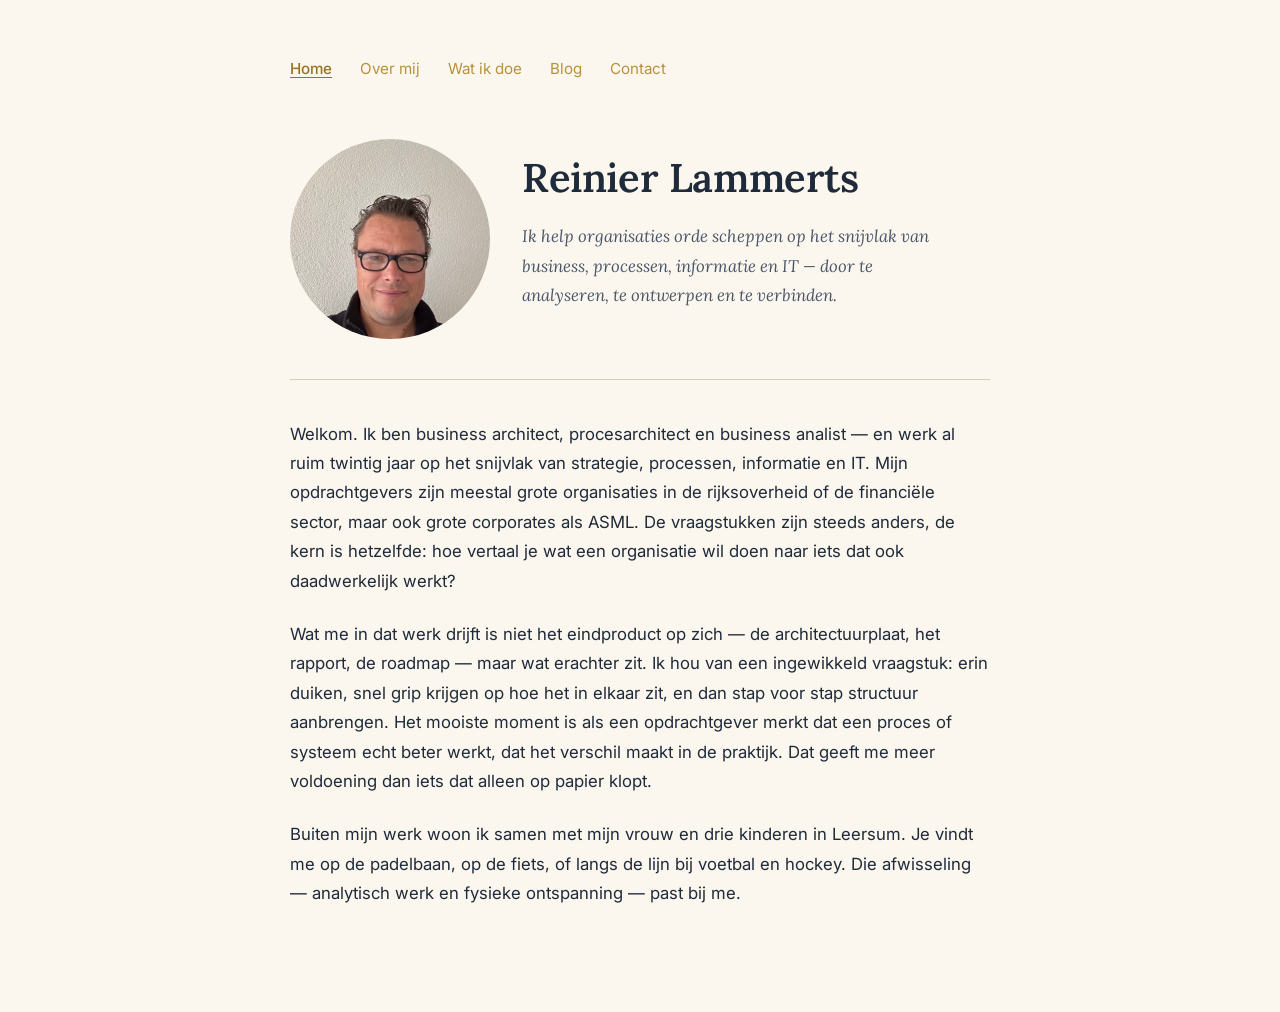
==== index.html @ 3d6e4466 "Eerste versie website" ====
<!DOCTYPE html>
<html lang="nl">
<head>
  <meta charset="UTF-8">
  <meta name="viewport" content="width=device-width, initial-scale=1.0">
  <title>Reinier Lammerts</title>
  <link rel="preconnect" href="https://fonts.googleapis.com">
  <link rel="preconnect" href="https://fonts.gstatic.com" crossorigin>
  <link href="https://fonts.googleapis.com/css2?family=Lora:ital,wght@0,400;0,600;1,400&family=Inter:wght@400;500&display=swap" rel="stylesheet">
  <style>
    *, *::before, *::after {
      box-sizing: border-box;
      margin: 0;
      padding: 0;
    }

    body {
      background-color: #FBF7EE;
      color: #1F2A3A;
      font-family: 'Inter', sans-serif;
      font-size: 1.05rem;
      line-height: 1.75;
      padding: 3.5rem 1.5rem 5rem;
    }

    nav {
      max-width: 700px;
      margin: 0 auto 3.5rem;
      display: flex;
      flex-wrap: wrap;
      gap: 0.2rem 1.75rem;
    }

    nav a {
      font-size: 0.95rem;
      color: #B8923A;
      text-decoration: none;
    }

    nav a:hover {
      color: #96731F;
      text-decoration: underline;
      text-underline-offset: 3px;
    }

    nav a[aria-current="page"] {
      color: #96731F;
      font-weight: 500;
      text-decoration: underline;
      text-underline-offset: 3px;
    }

    main {
      max-width: 700px;
      margin: 0 auto;
    }

    /* Photo + title side-by-side block */
    .intro-header {
      display: flex;
      align-items: flex-start;
      gap: 2rem;
      margin-bottom: 2.5rem;
    }

    .intro-photo {
      flex-shrink: 0;
      width: 200px;
      height: 200px;
      border-radius: 50%;
      object-fit: cover;
      object-position: center 15%;
    }

    .intro-titles {
      display: flex;
      flex-direction: column;
      justify-content: center;
      padding-top: 0.25rem;
    }

    h1 {
      font-family: 'Lora', serif;
      font-size: 2.5rem;
      font-weight: 600;
      letter-spacing: -0.01em;
      margin-bottom: 0.6rem;
    }

    h2 {
      font-family: 'Lora', serif;
      font-size: 1.35rem;
      font-weight: 600;
      margin-top: 2.5rem;
      margin-bottom: 0.75rem;
    }

    .tagline {
      font-family: 'Lora', serif;
      font-style: italic;
      font-size: 1.05rem;
      color: #4A5568;
      max-width: 440px;
    }

    .divider {
      border: none;
      border-top: 1px solid #D9CDB8;
      margin-bottom: 2.5rem;
    }

    p {
      margin-bottom: 1.5rem;
    }

    a {
      color: #B8923A;
      text-decoration: underline;
      text-underline-offset: 3px;
    }

    a:hover {
      color: #96731F;
    }

    .muted {
      color: #9A8E7E;
      font-style: italic;
      font-size: 0.95rem;
    }

    @media (max-width: 540px) {
      body {
        padding: 2.5rem 1.25rem 4rem;
      }

      .intro-header {
        flex-direction: column;
        align-items: flex-start;
        gap: 1.25rem;
      }

      .intro-photo {
        width: 160px;
        height: 160px;
      }

      h1 {
        font-size: 2rem;
      }

      .tagline {
        font-size: 1rem;
      }
    }
  </style>
</head>
<body>
  <nav>
    <a href="index.html" aria-current="page">Home</a>
    <a href="over.html">Over mij</a>
    <a href="werk.html">Wat ik doe</a>
    <a href="blog.html">Blog</a>
    <a href="contact.html">Contact</a>
  </nav>

  <main>
    <div class="intro-header">
      <img
        src="reinier.jpg"
        alt="Foto van Reinier Lammerts"
        class="intro-photo"
        width="200"
        height="200"
      >
      <div class="intro-titles">
        <h1>Reinier Lammerts</h1>
        <p class="tagline">Ik help organisaties orde scheppen op het snijvlak van business, processen, informatie en IT — door te analyseren, te ontwerpen en te verbinden.</p>
      </div>
    </div>

    <hr class="divider">

    <p>Welkom. Ik ben business architect, procesarchitect en business analist — en werk al ruim twintig jaar op het snijvlak van strategie, processen, informatie en IT. Mijn opdrachtgevers zijn meestal grote organisaties in de rijksoverheid of de financiële sector, maar ook grote corporates als ASML. De vraagstukken zijn steeds anders, de kern is hetzelfde: hoe vertaal je wat een organisatie wil doen naar iets dat ook daadwerkelijk werkt?</p>

    <p>Wat me in dat werk drijft is niet het eindproduct op zich — de architectuurplaat, het rapport, de roadmap — maar wat erachter zit. Ik hou van een ingewikkeld vraagstuk: erin duiken, snel grip krijgen op hoe het in elkaar zit, en dan stap voor stap structuur aanbrengen. Het mooiste moment is als een opdrachtgever merkt dat een proces of systeem echt beter werkt, dat het verschil maakt in de praktijk. Dat geeft me meer voldoening dan iets dat alleen op papier klopt.</p>

    <p>Buiten mijn werk woon ik samen met mijn vrouw en drie kinderen in Leersum. Je vindt me op de padelbaan, op de fiets, of langs de lijn bij voetbal en hockey. Die afwisseling — analytisch werk en fysieke ontspanning — past bij me.</p>
  </main>
</body>
</html>
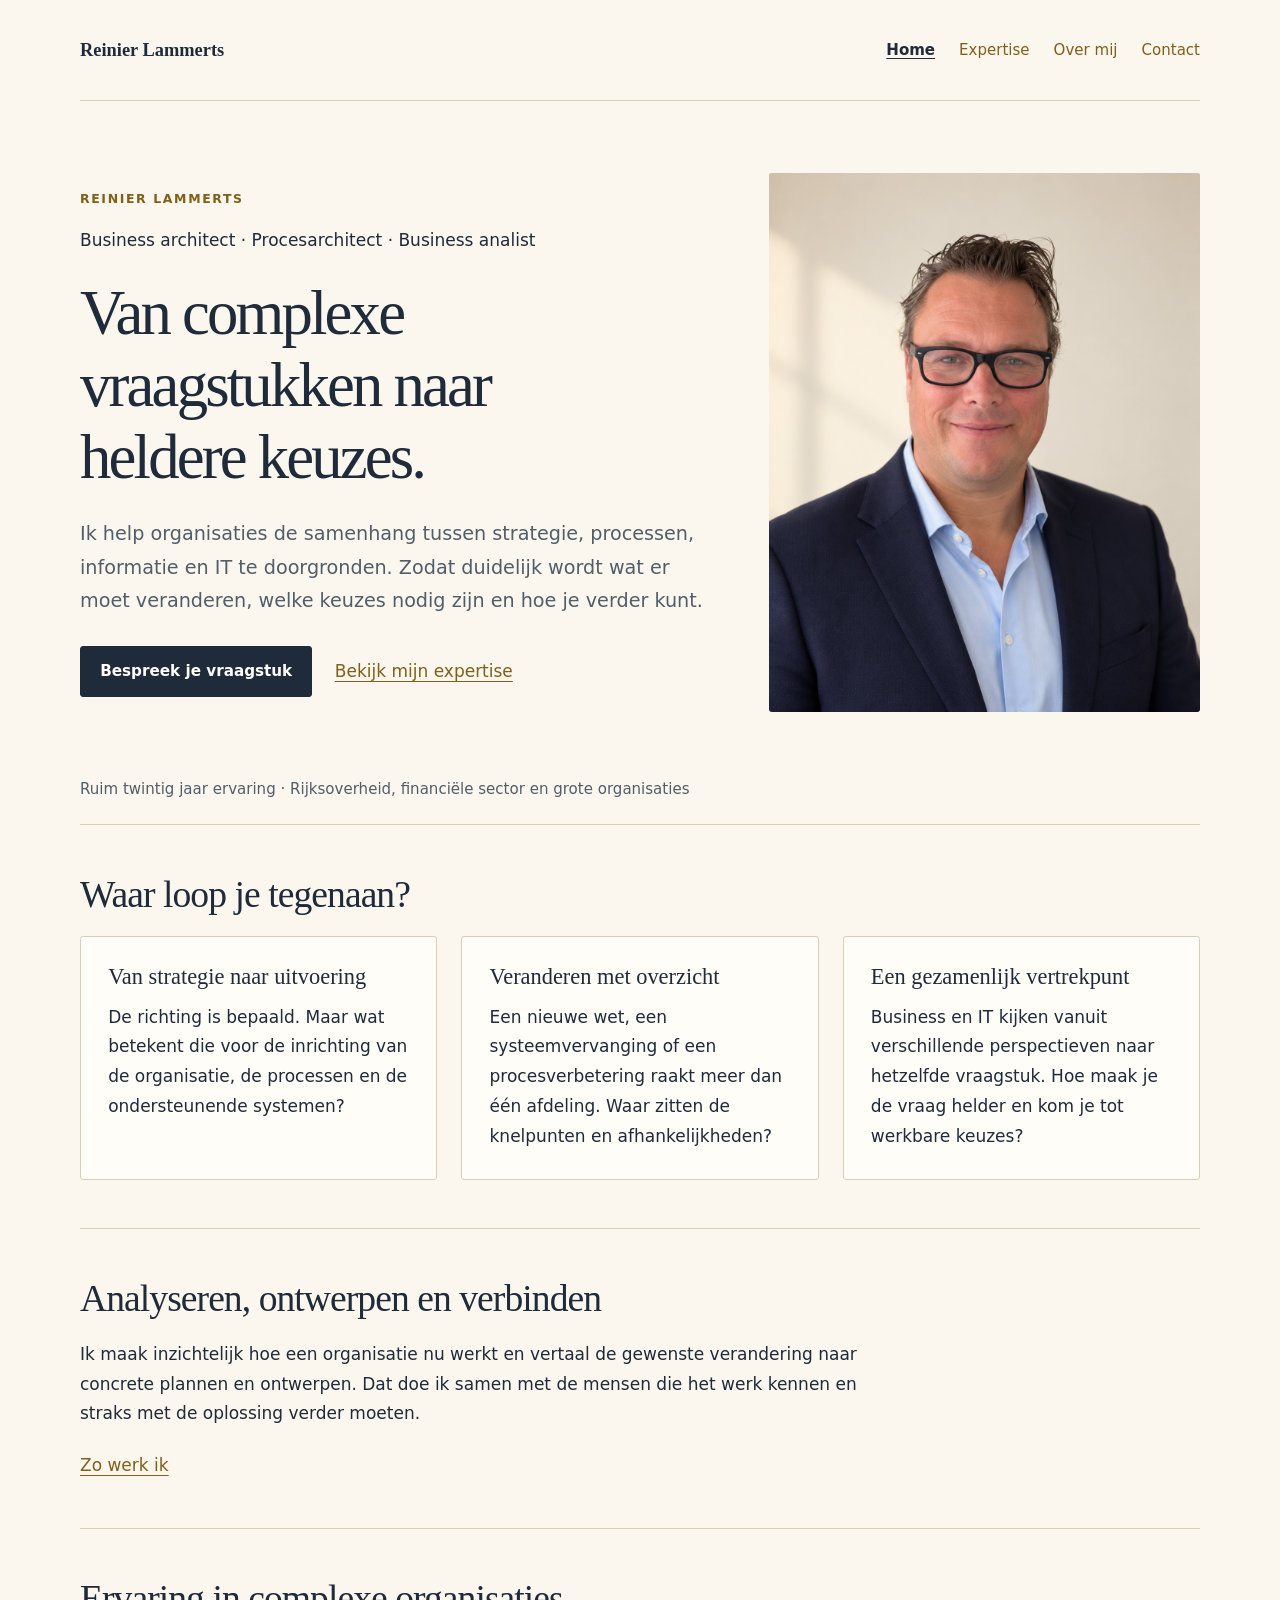
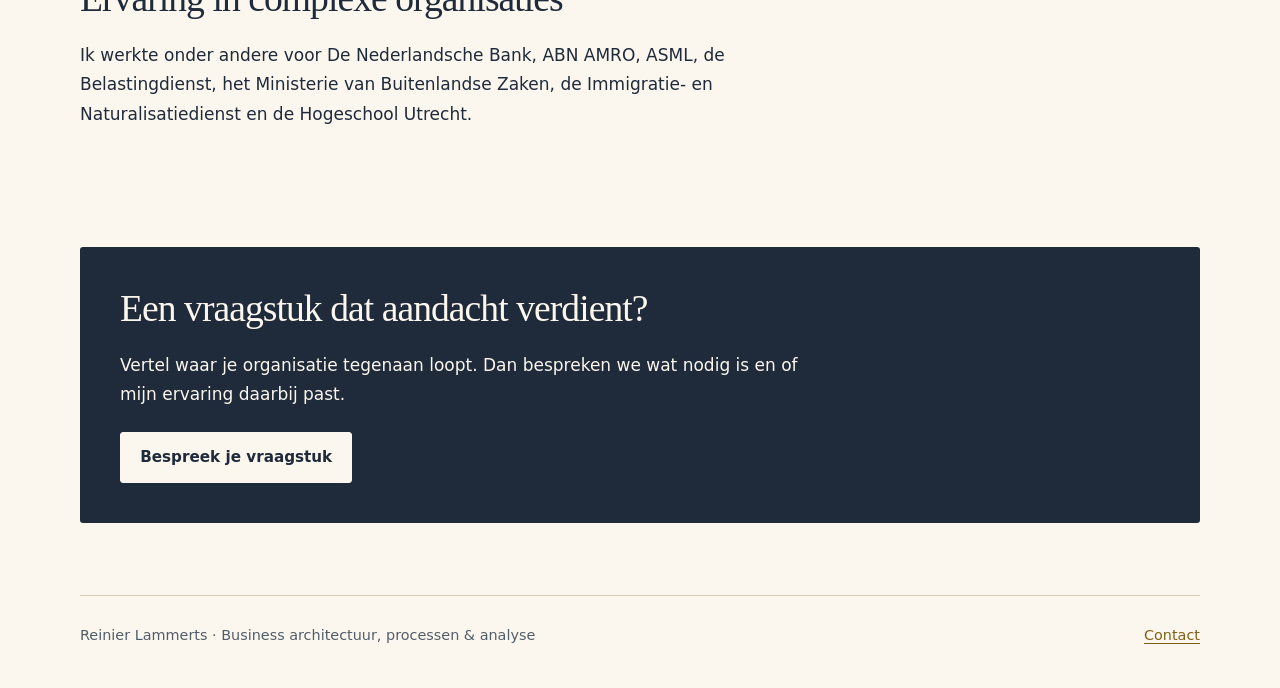
==== commit 562d3ca4: "Werk persoonlijke website bij: index.html" ====
--- a/index.html
+++ b/index.html
@@ -3,189 +3,40 @@
 <head>
   <meta charset="UTF-8">
   <meta name="viewport" content="width=device-width, initial-scale=1.0">
-  <title>Reinier Lammerts</title>
-  <link rel="preconnect" href="https://fonts.googleapis.com">
-  <link rel="preconnect" href="https://fonts.gstatic.com" crossorigin>
-  <link href="https://fonts.googleapis.com/css2?family=Lora:ital,wght@0,400;0,600;1,400&family=Inter:wght@400;500&display=swap" rel="stylesheet">
-  <style>
-    *, *::before, *::after {
-      box-sizing: border-box;
-      margin: 0;
-      padding: 0;
-    }
+  <title>Business architect en procesarchitect | Reinier Lammerts</title>
+  <meta name="description" content="Reinier Lammerts helpt organisaties met business architectuur, procesarchitectuur en businessanalyse. Van complexe vraagstukken naar heldere keuzes.">
+  <link rel="canonical" href="https://reinierlammerts.nl/">
 
-    body {
-      background-color: #FBF7EE;
-      color: #1F2A3A;
-      font-family: 'Inter', sans-serif;
-      font-size: 1.05rem;
-      line-height: 1.75;
-      padding: 3.5rem 1.5rem 5rem;
-    }
-
-    nav {
-      max-width: 700px;
-      margin: 0 auto 3.5rem;
-      display: flex;
-      flex-wrap: wrap;
-      gap: 0.2rem 1.75rem;
-    }
-
-    nav a {
-      font-size: 0.95rem;
-      color: #B8923A;
-      text-decoration: none;
-    }
-
-    nav a:hover {
-      color: #96731F;
-      text-decoration: underline;
-      text-underline-offset: 3px;
-    }
-
-    nav a[aria-current="page"] {
-      color: #96731F;
-      font-weight: 500;
-      text-decoration: underline;
-      text-underline-offset: 3px;
-    }
-
-    main {
-      max-width: 700px;
-      margin: 0 auto;
-    }
-
-    /* Photo + title side-by-side block */
-    .intro-header {
-      display: flex;
-      align-items: flex-start;
-      gap: 2rem;
-      margin-bottom: 2.5rem;
-    }
-
-    .intro-photo {
-      flex-shrink: 0;
-      width: 200px;
-      height: 200px;
-      border-radius: 50%;
-      object-fit: cover;
-      object-position: center 15%;
-    }
-
-    .intro-titles {
-      display: flex;
-      flex-direction: column;
-      justify-content: center;
-      padding-top: 0.25rem;
-    }
-
-    h1 {
-      font-family: 'Lora', serif;
-      font-size: 2.5rem;
-      font-weight: 600;
-      letter-spacing: -0.01em;
-      margin-bottom: 0.6rem;
-    }
-
-    h2 {
-      font-family: 'Lora', serif;
-      font-size: 1.35rem;
-      font-weight: 600;
-      margin-top: 2.5rem;
-      margin-bottom: 0.75rem;
-    }
-
-    .tagline {
-      font-family: 'Lora', serif;
-      font-style: italic;
-      font-size: 1.05rem;
-      color: #4A5568;
-      max-width: 440px;
-    }
-
-    .divider {
-      border: none;
-      border-top: 1px solid #D9CDB8;
-      margin-bottom: 2.5rem;
-    }
-
-    p {
-      margin-bottom: 1.5rem;
-    }
-
-    a {
-      color: #B8923A;
-      text-decoration: underline;
-      text-underline-offset: 3px;
-    }
-
-    a:hover {
-      color: #96731F;
-    }
-
-    .muted {
-      color: #9A8E7E;
-      font-style: italic;
-      font-size: 0.95rem;
-    }
-
-    @media (max-width: 540px) {
-      body {
-        padding: 2.5rem 1.25rem 4rem;
-      }
-
-      .intro-header {
-        flex-direction: column;
-        align-items: flex-start;
-        gap: 1.25rem;
-      }
-
-      .intro-photo {
-        width: 160px;
-        height: 160px;
-      }
-
-      h1 {
-        font-size: 2rem;
-      }
-
-      .tagline {
-        font-size: 1rem;
-      }
-    }
-  </style>
+  <meta name="theme-color" content="#1f2a3a">
+  <meta property="og:type" content="website">
+  <meta property="og:locale" content="nl_NL">
+  <meta property="og:site_name" content="Reinier Lammerts">
+  <meta property="og:title" content="Business architect en procesarchitect | Reinier Lammerts">
+  <meta property="og:description" content="Reinier Lammerts helpt organisaties met business architectuur, procesarchitectuur en businessanalyse. Van complexe vraagstukken naar heldere keuzes.">
+  <meta property="og:url" content="https://reinierlammerts.nl/">
+  <meta name="twitter:card" content="summary">
+  <link rel="stylesheet" href="styles.css">
 </head>
 <body>
-  <nav>
-    <a href="index.html" aria-current="page">Home</a>
-    <a href="over.html">Over mij</a>
-    <a href="werk.html">Wat ik doe</a>
-    <a href="blog.html">Blog</a>
-    <a href="contact.html">Contact</a>
-  </nav>
-
-  <main>
-    <div class="intro-header">
-      <img
-        src="reinier.jpg"
-        alt="Foto van Reinier Lammerts"
-        class="intro-photo"
-        width="200"
-        height="200"
-      >
-      <div class="intro-titles">
-        <h1>Reinier Lammerts</h1>
-        <p class="tagline">Ik help organisaties orde scheppen op het snijvlak van business, processen, informatie en IT — door te analyseren, te ontwerpen en te verbinden.</p>
-      </div>
-    </div>
-
-    <hr class="divider">
-
-    <p>Welkom. Ik ben business architect, procesarchitect en business analist — en werk al ruim twintig jaar op het snijvlak van strategie, processen, informatie en IT. Mijn opdrachtgevers zijn meestal grote organisaties in de rijksoverheid of de financiële sector, maar ook grote corporates als ASML. De vraagstukken zijn steeds anders, de kern is hetzelfde: hoe vertaal je wat een organisatie wil doen naar iets dat ook daadwerkelijk werkt?</p>
-
-    <p>Wat me in dat werk drijft is niet het eindproduct op zich — de architectuurplaat, het rapport, de roadmap — maar wat erachter zit. Ik hou van een ingewikkeld vraagstuk: erin duiken, snel grip krijgen op hoe het in elkaar zit, en dan stap voor stap structuur aanbrengen. Het mooiste moment is als een opdrachtgever merkt dat een proces of systeem echt beter werkt, dat het verschil maakt in de praktijk. Dat geeft me meer voldoening dan iets dat alleen op papier klopt.</p>
-
-    <p>Buiten mijn werk woon ik samen met mijn vrouw en drie kinderen in Leersum. Je vindt me op de padelbaan, op de fiets, of langs de lijn bij voetbal en hockey. Die afwisseling — analytisch werk en fysieke ontspanning — past bij me.</p>
-  </main>
+<a class="skip-link" href="#inhoud">Direct naar inhoud</a>
+<header class="site-header">
+  <a class="wordmark" href="/">Reinier Lammerts</a>
+  <nav aria-label="Hoofdnavigatie"><a href="/" aria-current="page">Home</a>
+<a href="werk.html">Expertise</a>
+<a href="over.html">Over mij</a>
+<a href="contact.html">Contact</a></nav>
+</header>
+<main id="inhoud">
+<section class="hero"><div><p class="eyebrow">Reinier Lammerts</p><p>Business architect · Procesarchitect · Business analist</p><h1>Van complexe vraagstukken naar heldere keuzes.</h1><p class="lead">Ik help organisaties de samenhang tussen strategie, processen, informatie en IT te doorgronden. Zodat duidelijk wordt wat er moet veranderen, welke keuzes nodig zijn en hoe je verder kunt.</p><div class="actions"><a class="button" href="contact.html">Bespreek je vraagstuk</a><a href="werk.html">Bekijk mijn expertise</a></div></div><img src="reinier-zakelijk.svg" alt="Zakelijk portret van Reinier Lammerts" class="hero-image" width="1122" height="1402" fetchpriority="high"></section>
+<p class="muted">Ruim twintig jaar ervaring · Rijksoverheid, financiële sector en grote organisaties</p>
+<section class="section"><h2>Waar loop je tegenaan?</h2><div class="grid">
+<article class="card"><h3>Van strategie naar uitvoering</h3><p>De richting is bepaald. Maar wat betekent die voor de inrichting van de organisatie, de processen en de ondersteunende systemen?</p></article>
+<article class="card"><h3>Veranderen met overzicht</h3><p>Een nieuwe wet, een systeemvervanging of een procesverbetering raakt meer dan één afdeling. Waar zitten de knelpunten en afhankelijkheden?</p></article>
+<article class="card"><h3>Een gezamenlijk vertrekpunt</h3><p>Business en IT kijken vanuit verschillende perspectieven naar hetzelfde vraagstuk. Hoe maak je de vraag helder en kom je tot werkbare keuzes?</p></article></div></section>
+<section class="section"><h2>Analyseren, ontwerpen en verbinden</h2><p>Ik maak inzichtelijk hoe een organisatie nu werkt en vertaal de gewenste verandering naar concrete plannen en ontwerpen. Dat doe ik samen met de mensen die het werk kennen en straks met de oplossing verder moeten.</p><a href="werk.html">Zo werk ik</a></section>
+<section class="section"><h2>Ervaring in complexe organisaties</h2><p>Ik werkte onder andere voor De Nederlandsche Bank, ABN AMRO, ASML, de Belastingdienst, het Ministerie van Buitenlandse Zaken, de Immigratie- en Naturalisatiedienst en de Hogeschool Utrecht.</p></section>
+<section class="contact-panel"><h2>Een vraagstuk dat aandacht verdient?</h2><p>Vertel waar je organisatie tegenaan loopt. Dan bespreken we wat nodig is en of mijn ervaring daarbij past.</p><a class="button" href="contact.html">Bespreek je vraagstuk</a></section>
+</main>
+<footer class="site-footer"><p>Reinier Lammerts · Business architectuur, processen &amp; analyse</p><a href="contact.html">Contact</a></footer>
 </body>
 </html>
--- a/styles.css
+++ b/styles.css
@@ -0,0 +1,53 @@
+:root{--paper:#fbf7ee;--ink:#1f2a3a;--muted:#525d6a;--gold:#806018;--line:#d9cdb8;--white:#fffdf8}
+*,*::before,*::after{box-sizing:border-box}
+html{scroll-behavior:smooth}
+body{margin:0;background:var(--paper);color:var(--ink);font:1.0625rem/1.75 system-ui,-apple-system,BlinkMacSystemFont,"Segoe UI",sans-serif}
+a{color:var(--gold);text-underline-offset:.22em;text-decoration-thickness:1px;overflow-wrap:anywhere}
+a:hover{text-decoration-thickness:2px}
+a:focus-visible{outline:3px solid var(--ink);outline-offset:5px;border-radius:2px}
+.skip-link{position:absolute;top:-100px;left:1rem;background:var(--ink);color:white;padding:.8rem 1rem;z-index:10}
+.skip-link:focus{top:1rem}
+.site-header,main,.site-footer{width:min(1120px,calc(100% - 3rem));margin-inline:auto}
+.site-header{display:flex;align-items:center;justify-content:space-between;gap:1.5rem;padding-block:1.75rem;border-bottom:1px solid var(--line)}
+.wordmark{font:600 1.15rem Georgia,serif;color:var(--ink);text-decoration:none;min-height:44px;display:inline-flex;align-items:center}
+nav{display:flex;flex-wrap:wrap;gap:.35rem 1.5rem}
+nav a{font-size:.94rem;min-height:44px;display:inline-flex;align-items:center;text-decoration:none}
+nav a[aria-current=page]{color:var(--ink);text-decoration:underline;font-weight:650}
+main{padding-block:4.5rem}
+h1,h2,h3{font-family:Georgia,"Times New Roman",serif;font-weight:500;line-height:1.15;text-wrap:balance}
+h1{font-size:clamp(2.5rem,5vw,4.4rem);letter-spacing:-.045em;max-width:900px;margin:0 0 1.5rem}
+h2{font-size:clamp(1.65rem,3vw,2.35rem);letter-spacing:-.025em;margin:0 0 1.25rem}
+h3{font-size:1.4rem;margin:0 0 .8rem}
+p{margin:0 0 1.35rem;max-width:72ch}
+.eyebrow{font-size:.78rem;text-transform:uppercase;letter-spacing:.13em;font-weight:700;color:var(--gold);margin-bottom:1rem}
+.lead{font-size:1.2rem;color:var(--muted);max-width:58ch}
+.hero{display:grid;grid-template-columns:1.45fr 1fr;gap:4rem;align-items:center;margin-bottom:4rem}
+.hero h1{font-size:clamp(2.7rem,4.9vw,4.3rem)}
+.hero-image{width:100%;height:auto;aspect-ratio:4/5;object-fit:cover;object-position:center 18%;border-radius:3px;background:var(--line)}
+.actions{display:flex;flex-wrap:wrap;align-items:center;gap:1rem 1.4rem;margin-top:1.75rem}
+.button{display:inline-flex;align-items:center;justify-content:center;min-height:48px;padding:.7rem 1.2rem;background:var(--ink);border:1px solid var(--ink);border-radius:3px;color:var(--white);font-size:.95rem;font-weight:600;text-decoration:none}
+.button:hover{background:#35465c;text-decoration:none}
+.section{padding-block:3rem;border-top:1px solid var(--line)}
+.section:last-child{padding-bottom:0}
+.grid{display:grid;grid-template-columns:repeat(3,minmax(0,1fr));gap:1.5rem}
+.card{padding:1.7rem;background:var(--white);border:1px solid var(--line);border-radius:3px}
+.card p:last-child{margin-bottom:0}
+.card-number{display:block;font-size:.8rem;font-weight:700;color:var(--gold);margin-bottom:1rem}
+.question-list{display:grid;gap:1rem;padding-left:1.3rem;max-width:75ch}
+.client-list{list-style:none;padding:0;display:flex;flex-wrap:wrap;gap:.7rem 1.7rem;font-weight:600;max-width:950px}
+.client-list li{padding:.4rem 0}
+.prose{max-width:760px}
+.prose h2{margin-top:2.6rem}
+.prose ul{padding-left:1.3rem}
+.contact-panel{padding:2.5rem;background:var(--ink);border-radius:3px;color:var(--paper);margin-top:3rem}
+.contact-panel a:not(.button){color:var(--paper)}
+.contact-panel a:focus-visible{outline-color:var(--paper)}
+.contact-panel .button{background:var(--paper);color:var(--ink);border-color:var(--paper)}
+.contact-panel p{max-width:64ch}
+.contact-links{list-style:none;padding:0;display:grid;gap:1rem}
+.contact-links a{display:inline-block;min-height:44px}
+.muted{color:var(--muted);font-size:.94rem}
+.site-footer{border-top:1px solid var(--line);padding-block:1.7rem 2.5rem;display:flex;justify-content:space-between;gap:1rem;flex-wrap:wrap;font-size:.9rem;color:var(--muted)}
+.site-footer p{margin:0}
+@media(max-width:760px){.site-header{align-items:flex-start;flex-direction:column;gap:.8rem}.hero{grid-template-columns:1fr;gap:2rem}.hero-image{max-width:390px;aspect-ratio:4/4.3}.grid{grid-template-columns:1fr}.site-header,main,.site-footer{width:calc(100% - 2.5rem)}main{padding-block:2.8rem}.section{padding-block:2.3rem}.contact-panel{padding:1.6rem}.hero{margin-bottom:2.8rem}nav{gap:.3rem 1.25rem}}
+@media(prefers-reduced-motion:reduce){html{scroll-behavior:auto}}
